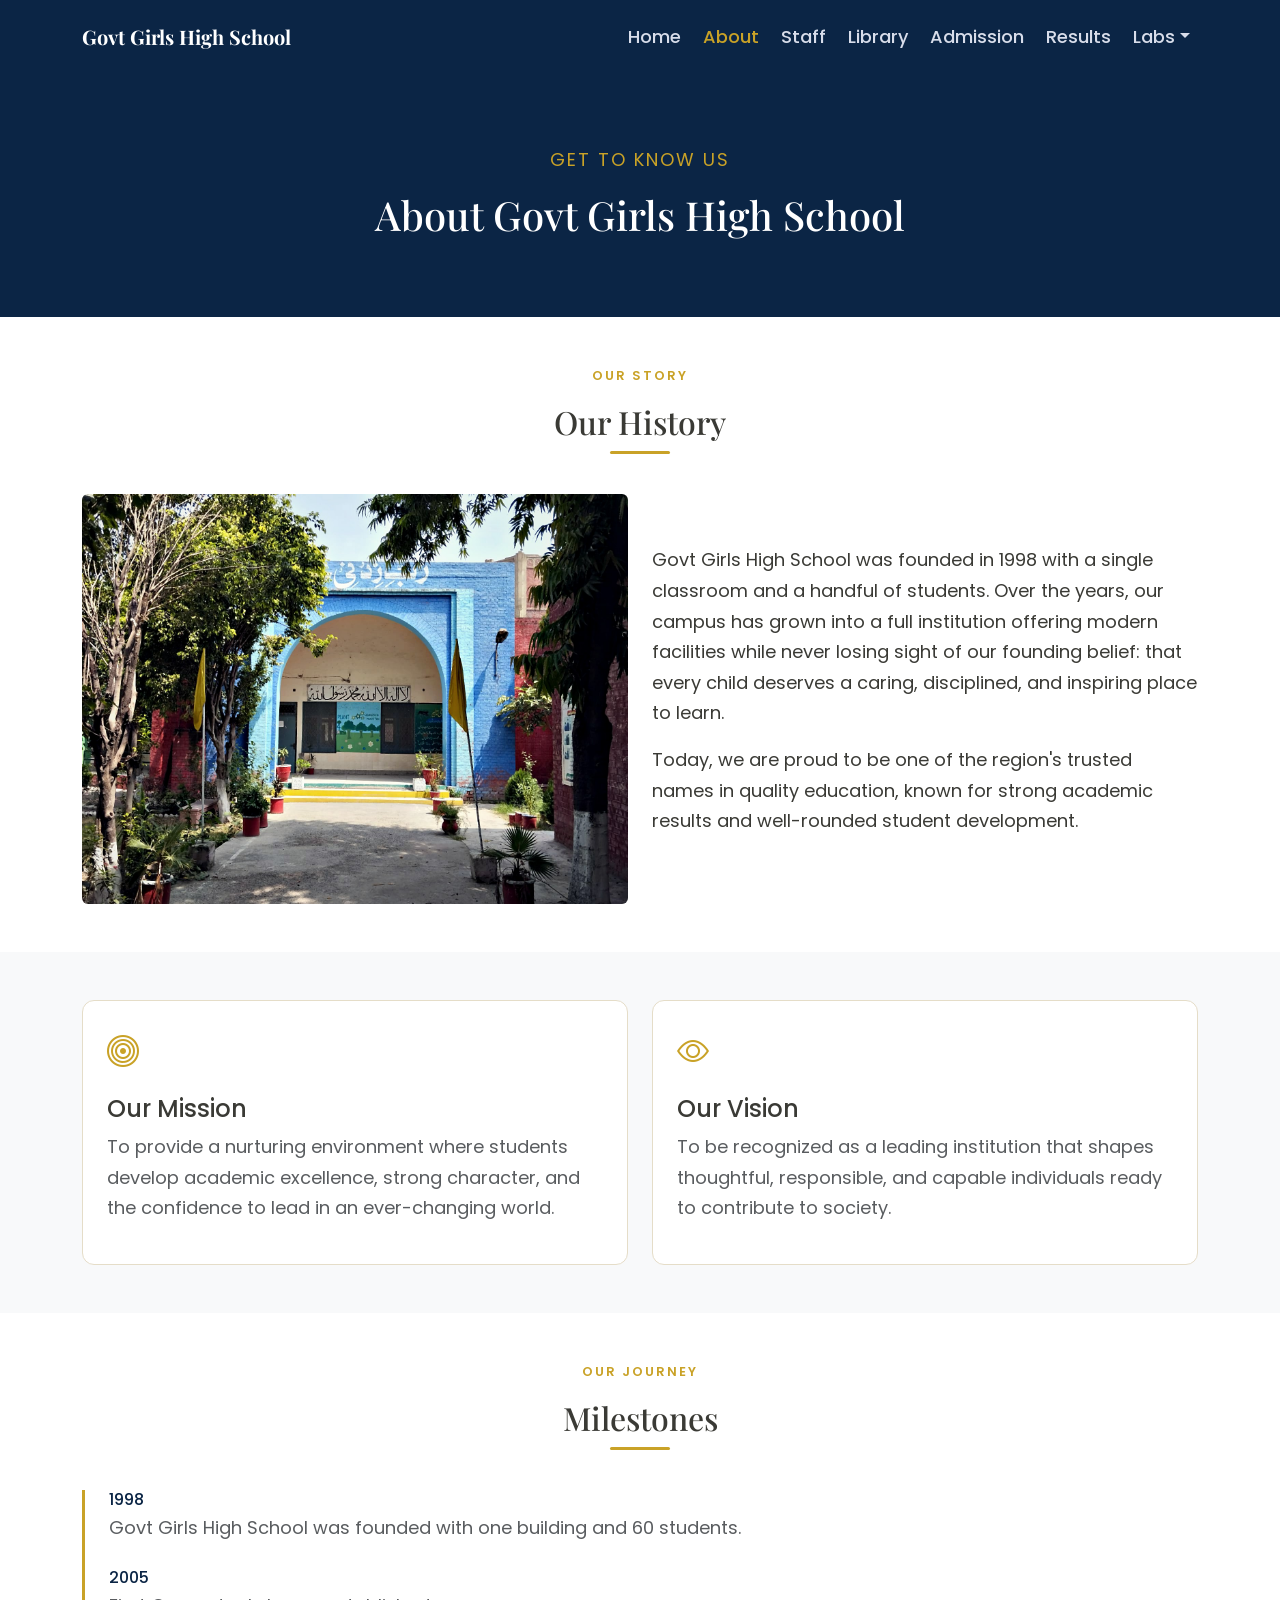
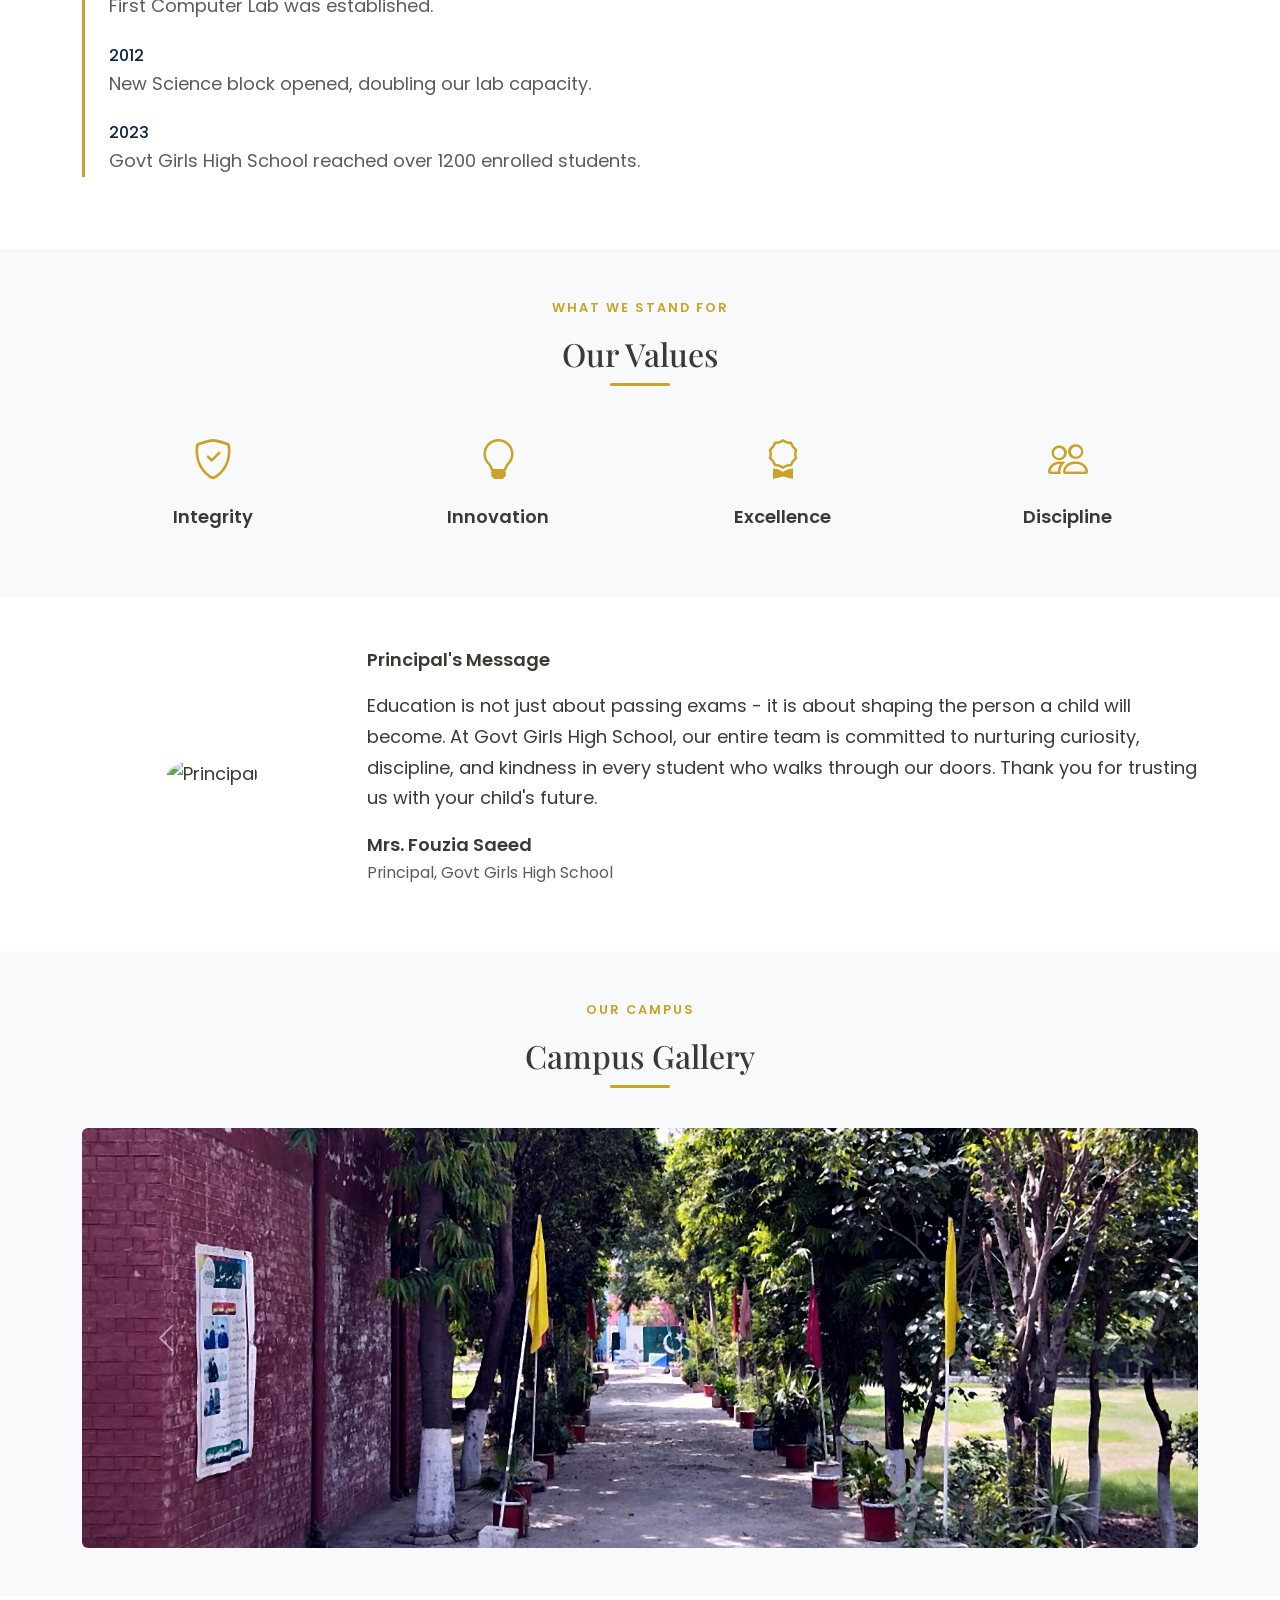
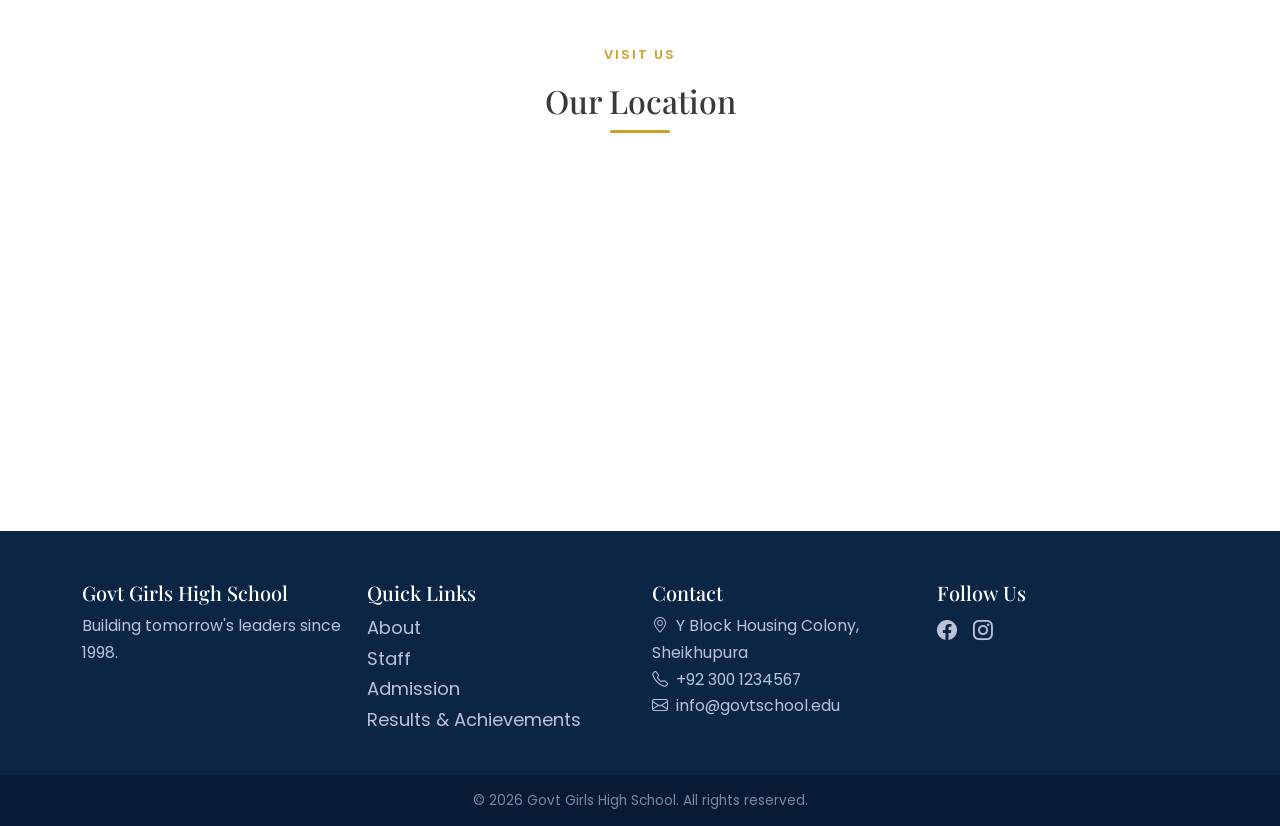
==== about.html @ 6e899a17 "first commit" ====
<!DOCTYPE html>
<html lang="en">
<head>
  <meta charset="UTF-8">
  <meta name="viewport" content="width=device-width, initial-scale=1.0">
  <title>Govt Girls High School - About Us</title>
  <link href="https://cdn.jsdelivr.net/npm/bootstrap@5.3.3/dist/css/bootstrap.min.css" rel="stylesheet">
  <link href="https://fonts.googleapis.com/css2?family=Playfair+Display:wght@600;700&family=Poppins:wght@400;500;600&display=swap" rel="stylesheet">
  <link rel="stylesheet" href="https://cdn.jsdelivr.net/npm/bootstrap-icons@1.11.3/font/bootstrap-icons.css">
  <link rel="stylesheet" href="css/style.css">
</head>
<body>

  <nav class="navbar navbar-expand-lg navbar-school">
    <div class="container">
      <a class="navbar-brand" href="index.html">Govt Girls High School</a>
      <button class="navbar-toggler bg-light" type="button" data-bs-toggle="collapse" data-bs-target="#navMenu">
        <span class="navbar-toggler-icon"></span>
      </button>
      <div class="collapse navbar-collapse" id="navMenu">
        <ul class="navbar-nav ms-auto">
          <li class="nav-item"><a class="nav-link" href="index.html">Home</a></li>
          <li class="nav-item"><a class="nav-link" href="about.html">About</a></li>
          <li class="nav-item"><a class="nav-link" href="faculty.html">Staff</a></li>
          <li class="nav-item"><a class="nav-link" href="library.html">Library</a></li>
          <li class="nav-item"><a class="nav-link" href="admission.html">Admission</a></li>
          <li class="nav-item"><a class="nav-link" href="results.html">Results</a></li>
          <li class="nav-item dropdown">
            <a class="nav-link dropdown-toggle" href="#" data-bs-toggle="dropdown">Labs</a>
            <ul class="dropdown-menu dropdown-menu-end">
              <li><a class="dropdown-item" href="computer-lab.html">Computer Lab</a></li>
              <li><a class="dropdown-item" href="science-lab.html">Science Lab</a></li>
            </ul>
          </li>
        </ul>
      </div>
    </div>
  </nav>

  <div class="page-banner">
    <div class="container">
      <p class="eyebrow" style="color: var(--color-gold); letter-spacing: 2px;">GET TO KNOW US</p>
      <h1>About Govt Girls High School</h1>
    </div>
  </div>

  <section class="py-5">
    <div class="container fade-section">
      <div class="section-title">
        <p class="eyebrow">Our story</p>
        <h2>Our History</h2>
        <div class="gold-underline"></div>
      </div>
      <div class="row align-items-center g-4">
        <div class="col-md-6">
          <img src="images/main-building.jpg" class="img-fluid rounded" alt="School founding">
        </div>
        <div class="col-md-6">
          <p>Govt Girls High School was founded in 1998 with a single classroom and a handful of students. Over the years,
             our campus has grown into a full institution offering modern facilities while never losing sight of
             our founding belief: that every child deserves a caring, disciplined, and inspiring place to learn.</p>
          <p>Today, we are proud to be one of the region's trusted names in quality education, known for strong
             academic results and well-rounded student development.</p>
        </div>
      </div>
    </div>
  </section>

  <section class="py-5 bg-light">
    <div class="container fade-section">
      <div class="row g-4">
        <div class="col-md-6">
          <div class="hover-card p-4 h-100 bg-white">
            <i class="bi bi-bullseye fs-2" style="color: var(--color-gold);"></i>
            <h4 class="mt-3">Our Mission</h4>
            <p class="text-muted">To provide a nurturing environment where students develop academic excellence,
               strong character, and the confidence to lead in an ever-changing world.</p>
          </div>
        </div>
        <div class="col-md-6">
          <div class="hover-card p-4 h-100 bg-white">
            <i class="bi bi-eye fs-2" style="color: var(--color-gold);"></i>
            <h4 class="mt-3">Our Vision</h4>
            <p class="text-muted">To be recognized as a leading institution that shapes thoughtful, responsible,
               and capable individuals ready to contribute to society.</p>
          </div>
        </div>
      </div>
    </div>
  </section>

  <section class="py-5">
    <div class="container fade-section">
      <div class="section-title">
        <p class="eyebrow">Our journey</p>
        <h2>Milestones</h2>
        <div class="gold-underline"></div>
      </div>

      <ul class="list-unstyled border-start border-3 ps-4" style="border-color: var(--color-gold) !important;">
        <li class="mb-4">
          <h6 class="mb-1" style="color: var(--color-navy);">1998</h6>
          <p class="text-muted mb-0">Govt Girls High School was founded with one building and 60 students.</p>
        </li>
        <li class="mb-4">
          <h6 class="mb-1" style="color: var(--color-navy);">2005</h6>
          <p class="text-muted mb-0">First Computer Lab was established.</p>
        </li>
        <li class="mb-4">
          <h6 class="mb-1" style="color: var(--color-navy);">2012</h6>
          <p class="text-muted mb-0">New Science block opened, doubling our lab capacity.</p>
        </li>
        <li class="mb-4">
          <h6 class="mb-1" style="color: var(--color-navy);">2023</h6>
          <p class="text-muted mb-0">Govt Girls High School reached over 1200 enrolled students.</p>
        </li>
      </ul>
    </div>
  </section>

  <section class="py-5 bg-light">
    <div class="container fade-section">
      <div class="section-title">
        <p class="eyebrow">What we stand for</p>
        <h2>Our Values</h2>
        <div class="gold-underline"></div>
      </div>
      <div class="row g-4 text-center">
        <div class="col-6 col-md-3">
          <i class="bi bi-shield-check fs-1" style="color: var(--color-gold);"></i>
          <p class="fw-semibold mt-2">Integrity</p>
        </div>
        <div class="col-6 col-md-3">
          <i class="bi bi-lightbulb fs-1" style="color: var(--color-gold);"></i>
          <p class="fw-semibold mt-2">Innovation</p>
        </div>
        <div class="col-6 col-md-3">
          <i class="bi bi-award fs-1" style="color: var(--color-gold);"></i>
          <p class="fw-semibold mt-2">Excellence</p>
        </div>
        <div class="col-6 col-md-3">
          <i class="bi bi-people fs-1" style="color: var(--color-gold);"></i>
          <p class="fw-semibold mt-2">Discipline</p>
        </div>
      </div>
    </div>
  </section>

  <section class="py-5">
    <div class="container fade-section">
      <div class="row align-items-center">
        <div class="col-md-3 text-center mb-4 mb-md-0">
          <img src="https://placehold.co/200x200/eee9da/9c8c5e?text=Principal" class="rounded-circle" alt="Principal">
        </div>
        <div class="col-md-9">
          <p class="eyebrow fw-semibold">Principal's Message</p>
          <p>Education is not just about passing exams - it is about shaping the person a child will become.
             At Govt Girls High School, our entire team is committed to nurturing curiosity, discipline, and kindness
             in every student who walks through our doors. Thank you for trusting us with your child's future.</p>
          <p class="fw-semibold mb-0">Mrs. Fouzia Saeed</p>
          <p class="text-muted small">Principal, Govt Girls High School</p>
        </div>
      </div>
    </div>
  </section>

  <section class="py-5 bg-light">
    <div class="container fade-section">
      <div class="section-title">
        <p class="eyebrow">Our campus</p>
        <h2>Campus Gallery</h2>
        <div class="gold-underline"></div>
      </div>
      <div id="galleryCarousel" class="carousel slide" data-bs-ride="carousel">
        <div class="carousel-inner rounded">
          <div class="carousel-item active">
            <img src="images/front.jpg" class="d-block w-100" alt="Main building">
          </div>
          <div class="carousel-item">
            <img src="images/ground.jpg" class="d-block w-100" alt="Playground">
          </div>
          <div class="carousel-item">
            <img src="images/masjid.jpg" class="d-block w-100" alt="Assembly hall">
          </div>
        </div>
        <button class="carousel-control-prev" type="button" data-bs-target="#galleryCarousel" data-bs-slide="prev">
          <span class="carousel-control-prev-icon"></span>
        </button>
        <button class="carousel-control-next" type="button" data-bs-target="#galleryCarousel" data-bs-slide="next">
          <span class="carousel-control-next-icon"></span>
        </button>
      </div>
    </div>
  </section>

  <section class="py-5">
    <div class="container fade-section">
      <div class="section-title">
        <p class="eyebrow">Visit us</p>
        <h2>Our Location</h2>
        <div class="gold-underline"></div>
      </div>
      <iframe
  src="https://maps.google.com/maps?q=Government%20Girls%20High%20School%2C%20Saroos%20Road%2C%20Housing%20Colony%2C%20Sheikhupura%2C%20Pakistan&t=&z=17&ie=UTF8&iwloc=&output=embed"
  width="100%" height="300" style="border:0; border-radius: 12px;" allowfullscreen loading="lazy">
</iframe>
    </div>
  </section>

  <footer class="footer-school">
    <div class="container">
      <div class="row gy-4">
        <div class="col-md-3">
          <h5>Govt Girls High School</h5>
          <p class="small">Building tomorrow's leaders since 1998.</p>
        </div>
        <div class="col-md-3">
          <h5>Quick Links</h5>
          <ul class="list-unstyled">
            <li><a href="about.html">About</a></li>
            <li><a href="faculty.html">Staff</a></li>
            <li><a href="admission.html">Admission</a></li>
            <li><a href="results.html">Results & Achievements</a></li>
          </ul>
        </div>
        <div class="col-md-3">
          <h5>Contact</h5>
          <ul class="list-unstyled small">
           <li><i class="bi bi-geo-alt me-2"></i>Y Block Housing Colony, Sheikhupura</li>
            <li><i class="bi bi-telephone me-2"></i>+92 300 1234567</li>
            <li><i class="bi bi-envelope me-2"></i>info@govtschool.edu</li>
          </ul>
        </div>
        <div class="col-md-3">
          <h5>Follow Us</h5>
          <div class="d-flex gap-3 fs-5">
            <a href="#"><i class="bi bi-facebook"></i></a>
            <a href="#"><i class="bi bi-instagram"></i></a>
          </div>
        </div>
      </div>
    </div>
    <div class="footer-bottom mt-4">&copy; 2026 Govt Girls High School. All rights reserved.</div>
  </footer>

  <script src="https://cdn.jsdelivr.net/npm/bootstrap@5.3.3/dist/js/bootstrap.bundle.min.js"></script>
  <script src="js/script.js"></script>
</body>
</html>
---- css/style.css ----
:root {
  --color-navy: #0b2545;
  --color-navy-light: #1a3a63;
  --color-gold: #c9a227;
  --color-cream: #f8f6f0;
  --color-text: #3a3a35;
}

body {
  font-family: 'Poppins', sans-serif;
  color: var(--color-text);
  background-color: #ffffff;
  font-size: 18px;
  line-height: 1.7;
}

h1, h2, h3, .brand-font {
  font-family: 'Playfair Display', serif;
}

.navbar-school {
  background-color: var(--color-navy);
  padding-top: 14px;
  padding-bottom: 14px;
  position: sticky;
  top: 0;
  z-index: 1030;
}

.navbar-school .nav-link {
  color: #d8ddea;
  font-weight: 500;
  margin-left: 6px;
}

.navbar-school .nav-link:hover,
.navbar-school .nav-link.active {
  color: var(--color-gold);
}

.navbar-school .navbar-brand {
  color: #ffffff;
  font-family: 'Playfair Display', serif;
  font-weight: 700;
}

.hero-banner {
  background-color: var(--color-navy-light);
  color: #ffffff;
  padding: 100px 0;
  text-align: center;
}

.hero-banner p.eyebrow {
  color: var(--color-gold);
  letter-spacing: 3px;
  text-transform: uppercase;
  font-size: 0.85rem;
}

.section-title {
  text-align: center;
  margin-bottom: 40px;
}

.section-title p.eyebrow {
  color: var(--color-gold);
  text-transform: uppercase;
  letter-spacing: 2px;
  font-size: 0.8rem;
  font-weight: 600;
}

.gold-underline {
  width: 60px;
  height: 3px;
  background-color: var(--color-gold);
  margin: 10px auto 0 auto;
  border-radius: 3px;
}

.hover-card {
  transition: transform 0.25s ease, box-shadow 0.25s ease;
  border: 1px solid #e5ddc8;
  border-radius: 12px;
}

.hover-card:hover {
  transform: translateY(-6px);
  box-shadow: 0 10px 20px rgba(11, 37, 69, 0.12);
}

.btn-gold {
  background-color: var(--color-gold);
  color: var(--color-navy);
  font-weight: 600;
  border: none;
  padding: 10px 26px;
  border-radius: 30px;
  transition: background-color 0.2s ease, transform 0.2s ease;
}

.btn-gold:hover {
  background-color: #b3901f;
  color: #ffffff;
  transform: scale(1.03);
}

.btn-navy-outline {
  border: 2px solid var(--color-navy);
  color: var(--color-navy);
  font-weight: 600;
  border-radius: 30px;
  padding: 8px 24px;
  transition: all 0.2s ease;
}

.btn-navy-outline:hover {
  background-color: var(--color-navy);
  color: #ffffff;
}

.stat-box {
  background-color: var(--color-cream);
  border: 1px solid #e5ddc8;
  border-radius: 12px;
  padding: 20px;
  text-align: center;
}

.stat-box .stat-number {
  font-size: 2rem;
  font-weight: 700;
  color: var(--color-navy);
}

.stat-box .stat-label {
  font-size: 0.85rem;
  color: #8a8a80;
  text-transform: uppercase;
  letter-spacing: 1px;
}

.footer-school {
  background-color: var(--color-navy);
  color: #b9c2d6;
  padding-top: 50px;
}

.footer-school h5 {
  color: #ffffff;
  font-family: 'Playfair Display', serif;
}

.footer-school a {
  color: #b9c2d6;
  text-decoration: none;
}

.footer-school a:hover {
  color: var(--color-gold);
}

.footer-bottom {
  background-color: #081b34;
  padding: 14px 0;
  font-size: 0.85rem;
  text-align: center;
  color: #7d879e;
}

.carousel-caption h2 {
  font-size: 2.2rem;
  text-shadow: 0 2px 8px rgba(0,0,0,0.5);
}

.fade-section {
  opacity: 0;
  transform: translateY(20px);
  transition: opacity 0.6s ease, transform 0.6s ease;
}

.fade-section.show {
  opacity: 1;
  transform: translateY(0);
}

.page-banner {
  background-color: var(--color-navy);
  color: #fff;
  padding: 70px 0;
  text-align: center;
}

.carousel-item img {
  width: 100%;
  height: clamp(220px, 38vw, 420px);
  object-fit: cover;
  display: block;
}

#heroSlider .carousel-item img {
  height: clamp(300px, 60vh, 640px);
}

#heroSlider .carousel-caption {
  bottom: 10%;
}

img.img-fluid.rounded {
  width: 100%;
  aspect-ratio: 4 / 3;
  object-fit: cover;
}

.carousel {
  position: relative;
  z-index: 1;
}
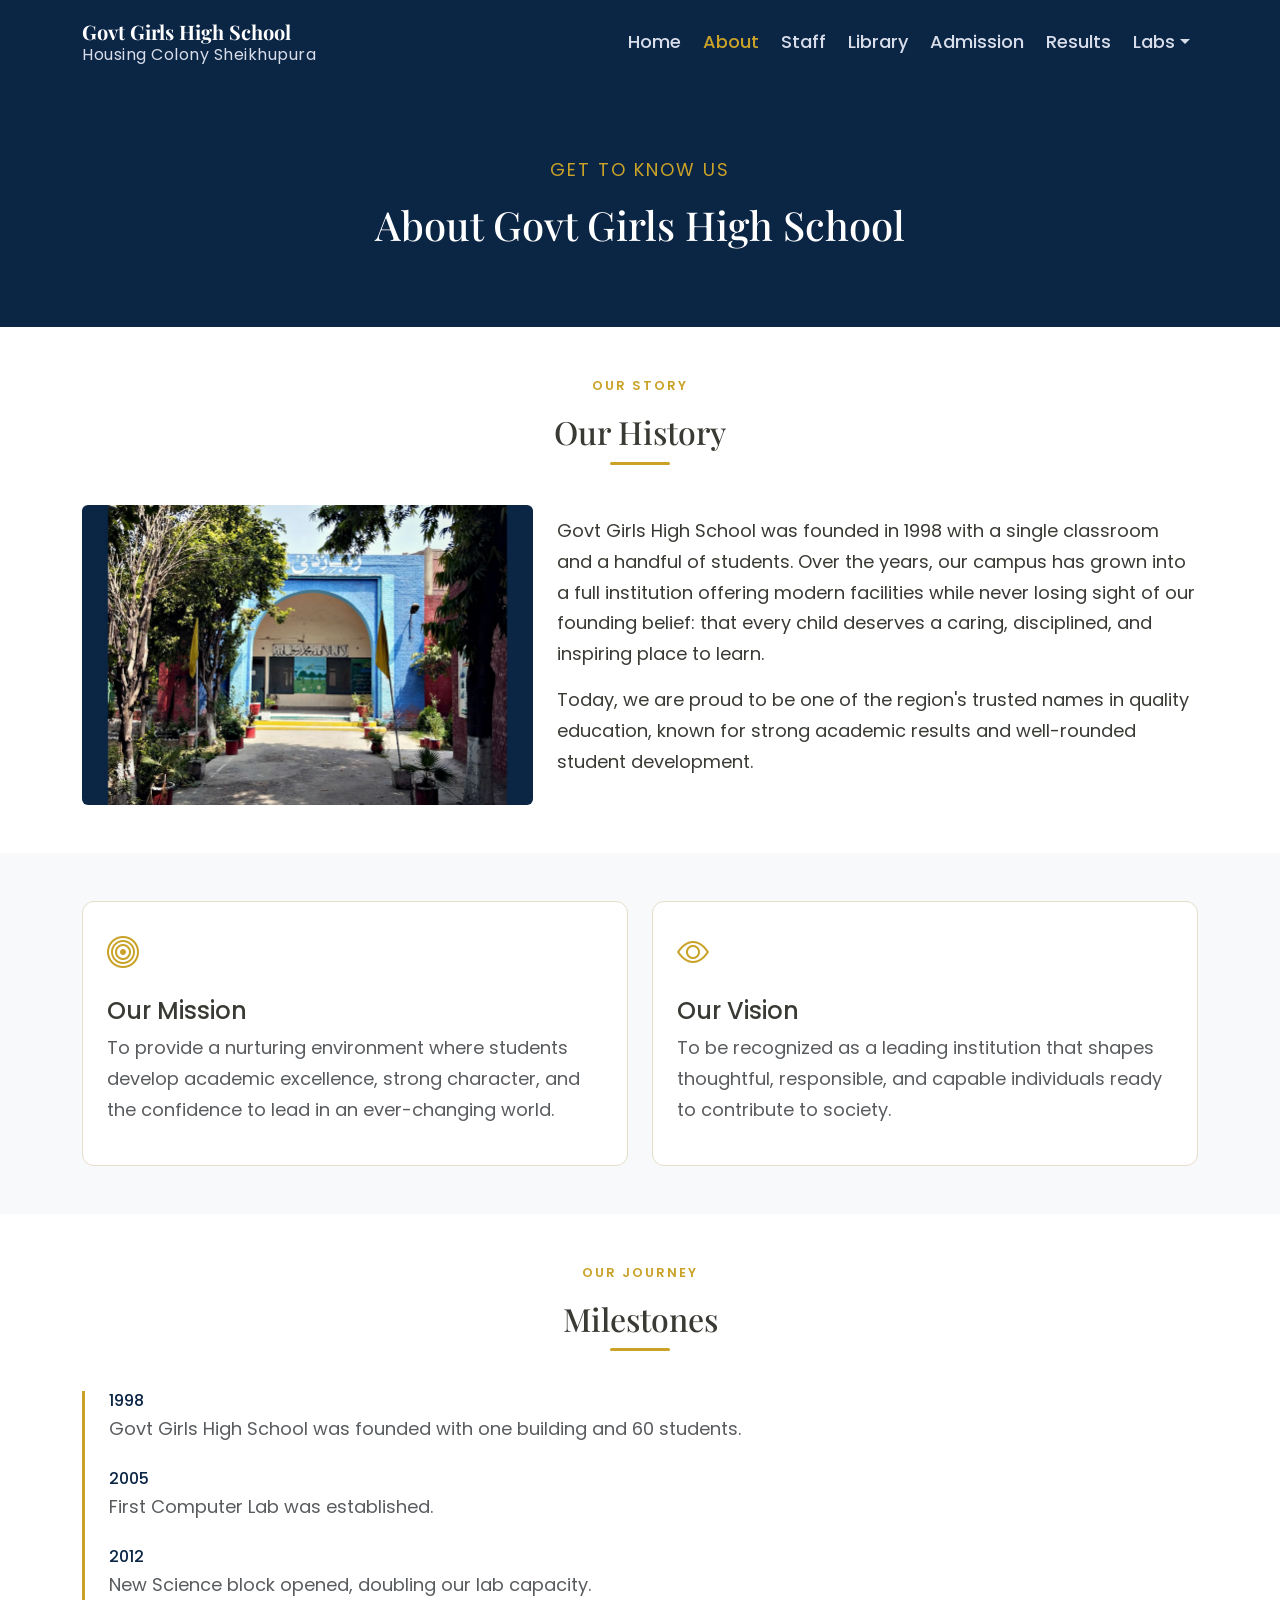
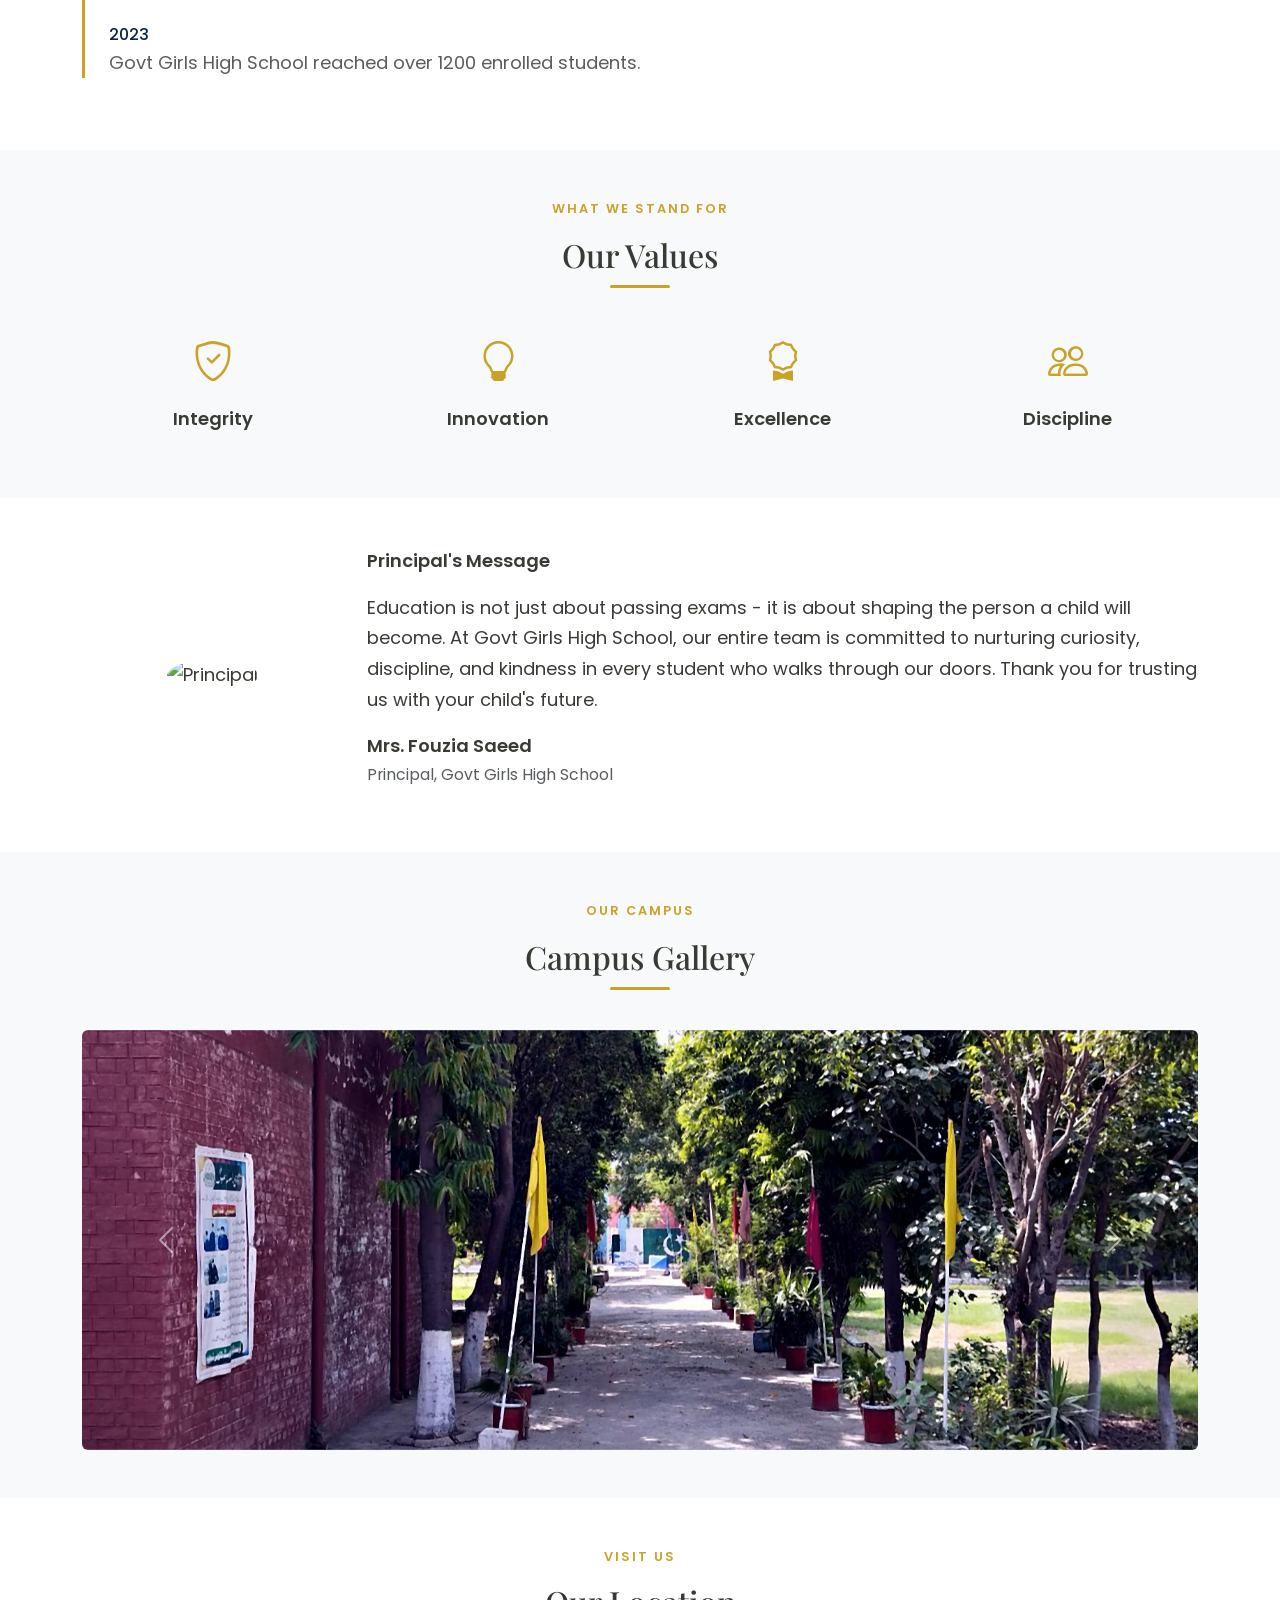
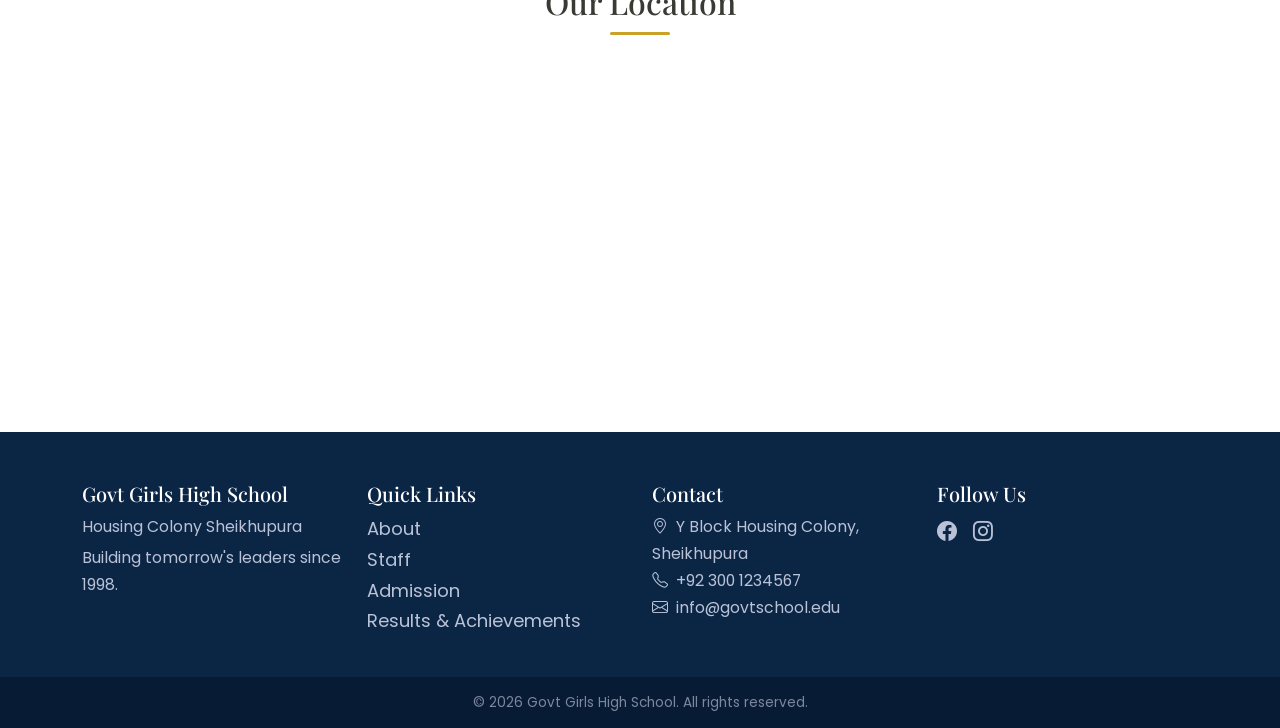
==== commit 90c61e84: "new updates" ====
--- a/about.html
+++ b/about.html
@@ -13,7 +13,8 @@
 
   <nav class="navbar navbar-expand-lg navbar-school">
     <div class="container">
-      <a class="navbar-brand" href="index.html">Govt Girls High School</a>
+      <a class="navbar-brand" href="index.html">Govt Girls High School<br>
+      <small>Housing Colony Sheikhupura</small></a>
       <button class="navbar-toggler bg-light" type="button" data-bs-toggle="collapse" data-bs-target="#navMenu">
         <span class="navbar-toggler-icon"></span>
       </button>
@@ -21,7 +22,7 @@
         <ul class="navbar-nav ms-auto">
           <li class="nav-item"><a class="nav-link" href="index.html">Home</a></li>
           <li class="nav-item"><a class="nav-link" href="about.html">About</a></li>
-          <li class="nav-item"><a class="nav-link" href="faculty.html">Staff</a></li>
+          <li class="nav-item"><a class="nav-link" href="staff.html">Staff</a></li>
           <li class="nav-item"><a class="nav-link" href="library.html">Library</a></li>
           <li class="nav-item"><a class="nav-link" href="admission.html">Admission</a></li>
           <li class="nav-item"><a class="nav-link" href="results.html">Results</a></li>
@@ -52,10 +53,10 @@
         <div class="gold-underline"></div>
       </div>
       <div class="row align-items-center g-4">
-        <div class="col-md-6">
+        <div class="col-md-5">
           <img src="images/main-building.jpg" class="img-fluid rounded" alt="School founding">
         </div>
-        <div class="col-md-6">
+        <div class="col-md-7">
           <p>Govt Girls High School was founded in 1998 with a single classroom and a handful of students. Over the years,
              our campus has grown into a full institution offering modern facilities while never losing sight of
              our founding belief: that every child deserves a caring, disciplined, and inspiring place to learn.</p>
@@ -212,6 +213,7 @@
       <div class="row gy-4">
         <div class="col-md-3">
           <h5>Govt Girls High School</h5>
+          <p class="small mb-1">Housing Colony Sheikhupura</p>
           <p class="small">Building tomorrow's leaders since 1998.</p>
         </div>
         <div class="col-md-3">
--- a/css/style.css
+++ b/css/style.css
@@ -42,6 +42,16 @@
   color: #ffffff;
   font-family: 'Playfair Display', serif;
   font-weight: 700;
+  line-height: 1.3;
+}
+
+.navbar-school .navbar-brand small {
+  display: block;
+  font-family: 'Poppins', sans-serif;
+  font-weight: 400;
+  font-size: 1rem;
+  letter-spacing: 0.5px;
+  color: #d8ddea;
 }
 
 .hero-banner {
@@ -201,6 +211,8 @@
 
 #heroSlider .carousel-item img {
   height: clamp(300px, 60vh, 640px);
+  object-fit: contain;
+  background-color: var(--color-navy);
 }
 
 #heroSlider .carousel-caption {
@@ -209,7 +221,7 @@
 
 img.img-fluid.rounded {
   width: 100%;
-  aspect-ratio: 4 / 3;
+  aspect-ratio: 3 / 2;
   object-fit: cover;
 }
 
